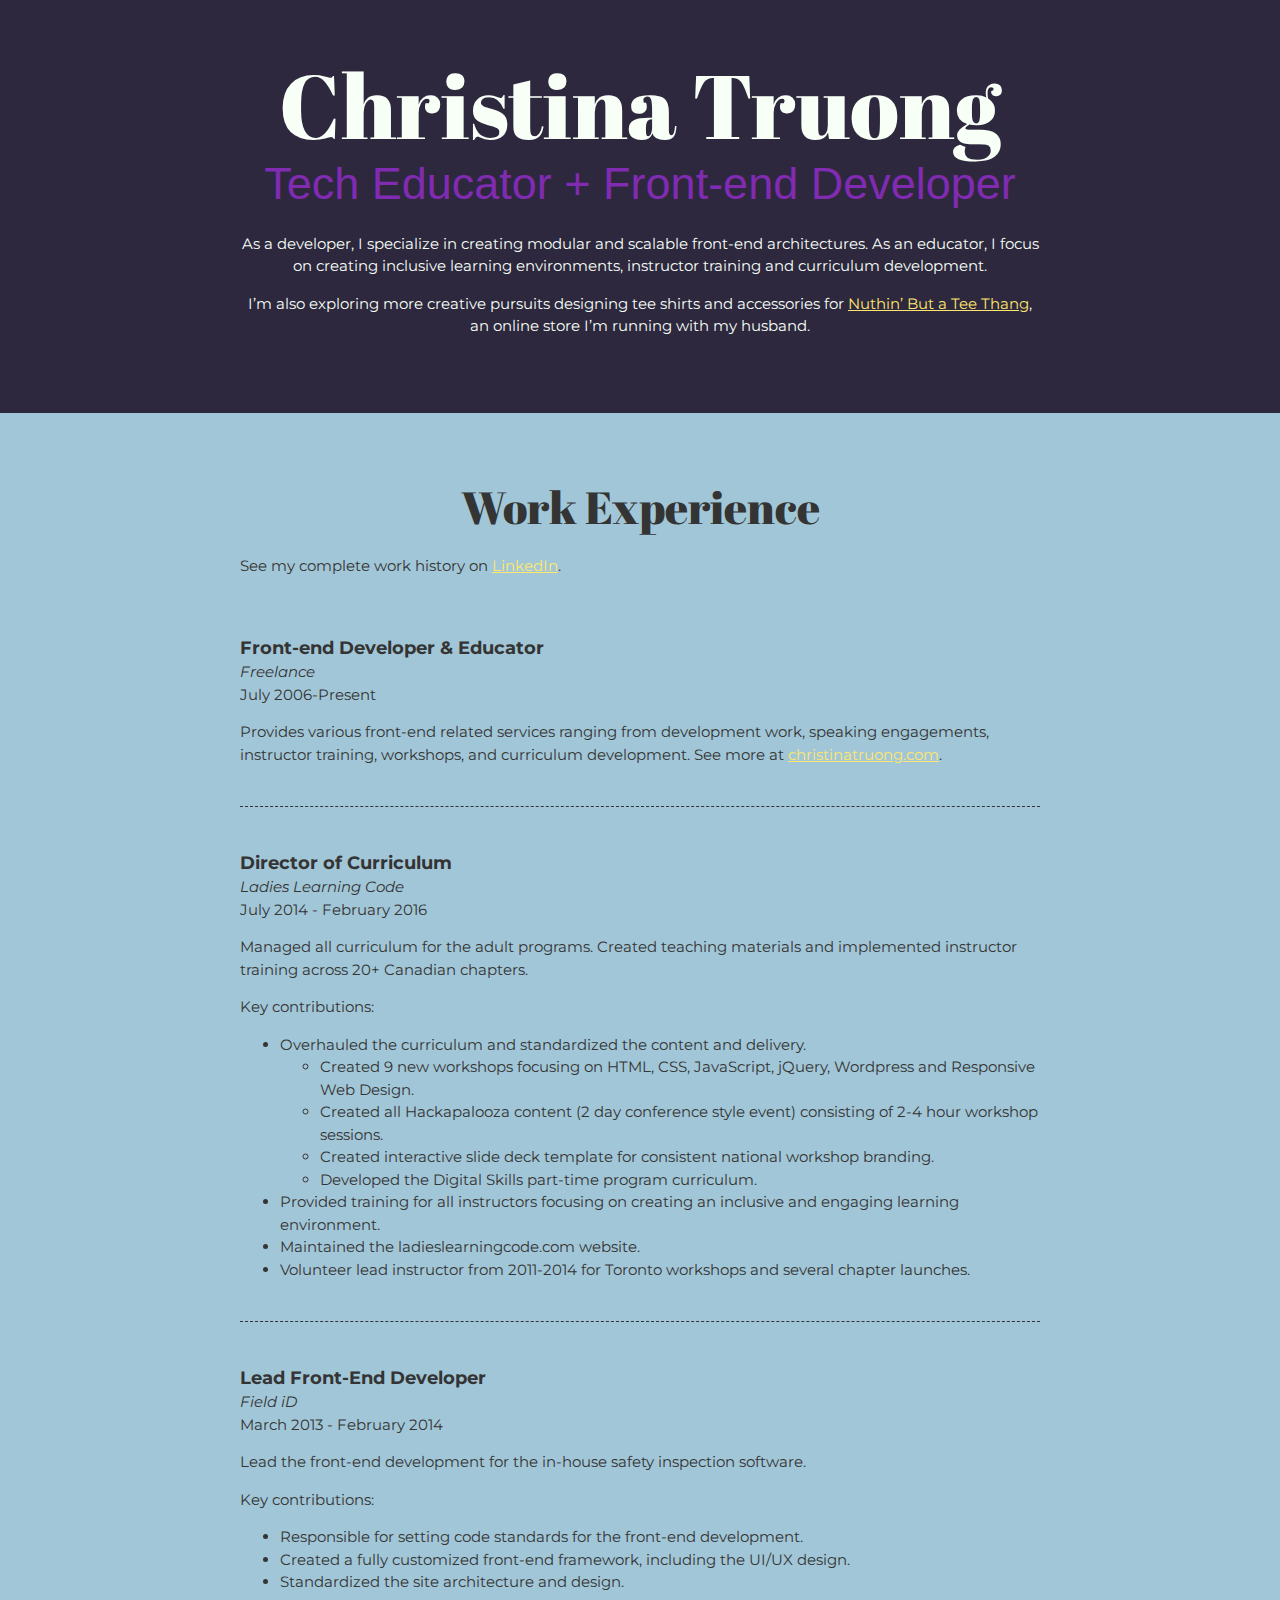
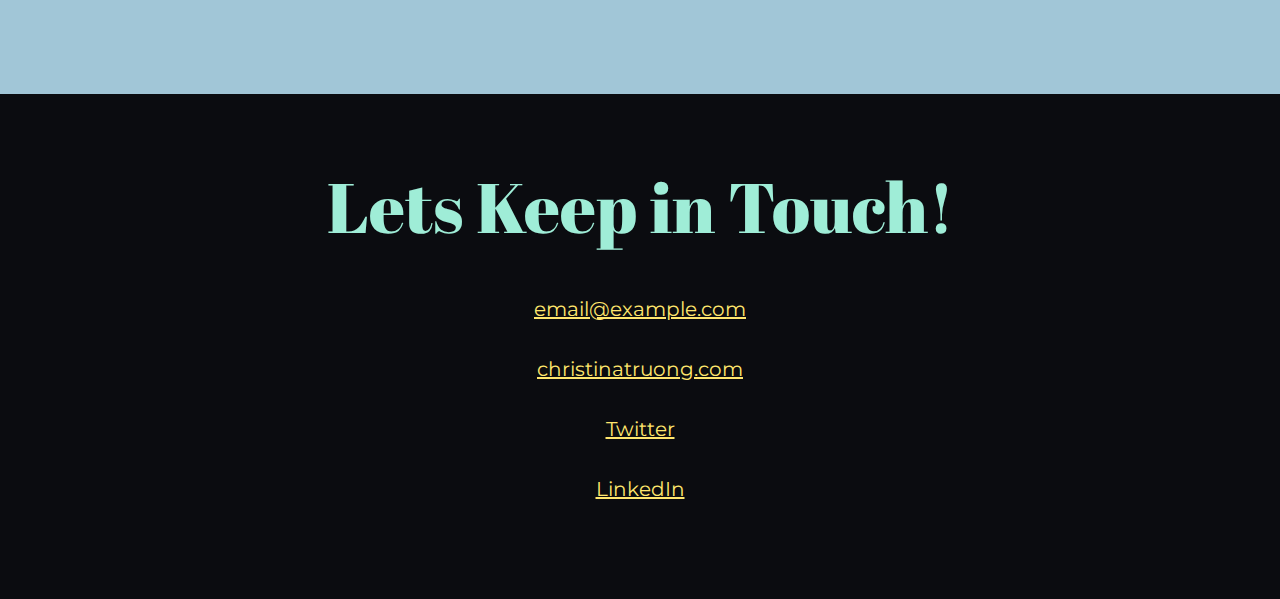
==== workexperience.html @ 1b86d93d "work experience" ====
<!DOCTYPE html>
<html lang="en">

<head>
  <meta charset="UTF-8">
  <meta name="viewport" content="width=device-width, initial-scale=1.0">
  <title>Christina Truong, Tech Educator + Front-end Developer</title>
  <link href="https://fonts.googleapis.com/css?family=Abril+Fatface&display=swap" rel="stylesheet">
  <link href="https://fonts.googleapis.com/css?family=Caveat|Montserrat:400,600&display=swap" rel="stylesheet">
  <link rel="stylesheet" href="css/styles.css">
</head>

<body>
  <main>
     <!-- ***************  ABOUT / PROFILE  **************** -->
     <header>
        <div class="content-wrap">
          <h1>Christina Truong</h1>
          <h2 id="job">Tech Educator + Front-end Developer</h2>
          <div class="header-paragraph">
            <p>As a developer, I specialize in creating modular and scalable front-end architectures. As an educator, I
              focus on creating inclusive learning environments, instructor training and curriculum development.</p>
            <p>I’m also exploring more creative pursuits designing tee shirts and accessories for <a
                href="http://teethang.com" target="_blank">Nuthin’ But a Tee Thang</a>, an online store I’m running with
              my husband.</p>
          </div>
        </div>
      </header>
  
    <!-- ****************  WORK EXPERIENCE  ******************** -->
    <section class="work-experience">
      <div class="content-wrap item-details divider">
        <h2>Work Experience</h2>
        <p>See my complete work history on <a href="https://www.linkedin.com/in/christinatruong/">LinkedIn</a>.</p>

        <!-- Job 1 -->
        <section class="job-item">
          <div class="job-details">
            <h3>Front-end Developer & Educator</h3>
            <p>Freelance</p>
            <p>July 2006-Present</p>
          </div>
          <div class="job-summary">
            <p>Provides various front-end related services ranging from development work, speaking engagements,
              instructor training, workshops, and curriculum development. See more at <a
                href="http://christinatruong.com">christinatruong.com</a>.</p>
          </div>
        </section>

        <!-- Job 2 -->
        <section class="job-item">
          <div class="job-details">
            <h3>Director of Curriculum</h3>
            <p>Ladies Learning Code</p>
            <p>July 2014 - February 2016</p>
          </div>
          <div class="job-summary">
            <p>Managed all curriculum for the adult programs. Created teaching materials and implemented instructor
              training across 20+ Canadian chapters.</p>
            <p>Key contributions:</p>
            <ul>
              <li>Overhauled the curriculum and standardized the content and delivery.
                <ul>
                  <li>Created 9 new workshops focusing on HTML, CSS, JavaScript, jQuery, Wordpress and Responsive Web
                    Design.</li>
                  <li>Created all Hackapalooza content (2 day conference style event) consisting of 2-4 hour workshop
                    sessions.</li>
                  <li>Created interactive slide deck template for consistent national workshop branding.</li>
                  <li>Developed the Digital Skills part-time program curriculum.</li>
                </ul>
              </li>
              <li>Provided training for all instructors focusing on creating an inclusive and engaging learning
                environment.</li>
              <li>Maintained the ladieslearningcode.com website.</li>
              <li>Volunteer lead instructor from 2011-2014 for Toronto workshops and several chapter launches.</li>
            </ul>
          </div>
        </section>

        <!-- Job 3 -->
        <section class="job-item">
          <div class="job-details">
            <h3>Lead Front-End Developer</h3>
            <p>Field iD</p>
            <p>March 2013 - February 2014</p>
          </div>
          <div class="job-summary">
            <p>Lead the front-end development for the in-house safety inspection software.</p>
            <p>Key contributions:</p>
            <ul>
              <li>Responsible for setting code standards for the front-end development.</li>
              <li>Created a fully customized front-end framework, including the UI/UX design.</li>
              <li>Standardized the site architecture and design.</li>
            </ul>
          </div>
        </section>
      </div>
    </section>
    <!-- ************  CONTACT INFO / SOCIAL MEDIA  ************ -->
    <footer>
      <div class="content-wrap">
        <h2 id="contact">Lets Keep in Touch!</h2>
        <!-- Social media and contact links. Add or remove any networks. -->
        <ul class="contact-list">
          <li><a href="mailto:email@example.com">email@example.com</a></li>
          <li><a href="http://christinatruong.com" target="_blank">christinatruong.com</a></li>
          <li><a href="http://twitter.com/christinatruong" target="_blank">Twitter</a></li>
          <li><a href="#" target="_blank">LinkedIn</a></li>
        </ul>
      </div>
    </footer>
  </main>
</body>

</html>
---- css/styles.css ----
/*
COLOR PALETTE
https://coolors.co/f7fff7-343434-2f3061-ffe66d-a1c6d7
#F7FFF7 - almost white
#343434 - dark gray - almost black
#2F3061 - blue dark
#FFE66D - yellow
#A1C6D7 - blue light
*/


/* Global styles
------------------------------------*/
html {
  box-sizing: border-box;
}
*, *:before, *:after {
  box-sizing: inherit;
}

body {
  color: #343434;
  margin: 0;
  padding: 0;
  font-family: 'Montserrat', sans-serif;
  font-size: 15px;
  line-height: 1.5;
  
  
}
img {
  display: block;
  margin-left: auto;
  margin-right: auto;
  width: 600px;
}
a {
  color: #FFE66D;
}
a:hover {
  text-decoration: none;
  
}
h1 {
  font-size: 90px;
  line-height: 1;
}
h2 {
  font-size: 45px;
}
h1, h2 {
  font-family: 'Abril Fatface', cursive;
  text-align: center;
  font-weight: 400;
  margin: 0;
}
#job {
  font-family: 'Oswald', sans-serif;
  color:#802BB1 ;
}
.content-wrap {
  max-width: 800px;
  width: 85%;
  margin: 0 auto;
  padding: 60px 0;
}
h3 {
  margin-bottom: 0;
}
.item-details h3 + p {
  font-style: italic;

}
.item-details h3 ~ p {
  margin: 0;
}
.divider > section {
  border-bottom: 1px dashed #343434;
  padding: 25px 0;
}
.divider > section:last-of-type {
  border-bottom: none;
}


/* Profile
------------------------------------*/
header {
  background: #2D283E;
  color: #F7FFF7;
}


/* Projects
------------------------------------*/
.projects {
  background: #222629;
  color:white;
  text-align: center;
}
#projects {
  color:#FAED26;
  font-size: 70px;
  font;

}
.projects a {
  color: #FFE66D ;
}
.projects .btn {
  color: white;
  background: #86C232;
  text-decoration: none ;
  padding: 8px;
  border-radius: 4px;
  display: inline-block;
}
.projects .btn:hover {
  background: cornflowerblue;
  color: white;
}
.project-item {
  overflow: hidden; 
}
.project-item h3 {
  margin-top: 5% ;
}


/* Work Experience
------------------------------------*/
.work-experience {
  background: #A1C6D7;
}

/*  custom header
------------------------------------*/
.header-paragraph {
  color:'#8EE4AF' ;
text-align: center;
}



/* Education
------------------------------------*/
.education {
  background-image: url(../images/markus-spiske-zJDqiEGUCHY-unsplash.jpg);
  background-size: cover;
  background-position: top right;
  padding-bottom: 100px;
  color: #F7FFF7;
  
}
.education p {
  width: 60%;

}
#study {
  font-family: 'Prata', serif;
font-size: 100px;
color: white`

}


/* Contact Info
------------------------------------*/
footer {
  background: #0b0c10;
  color: #9fedd7;
  text-align: center;
  font-size: 20px;
}
.contact-list {
  list-style-type: none;
  padding: 0;
}
.contact-list a {
  padding: 15px;
  display: inline-block;
}
#contact {
  font-size: 70px;
}
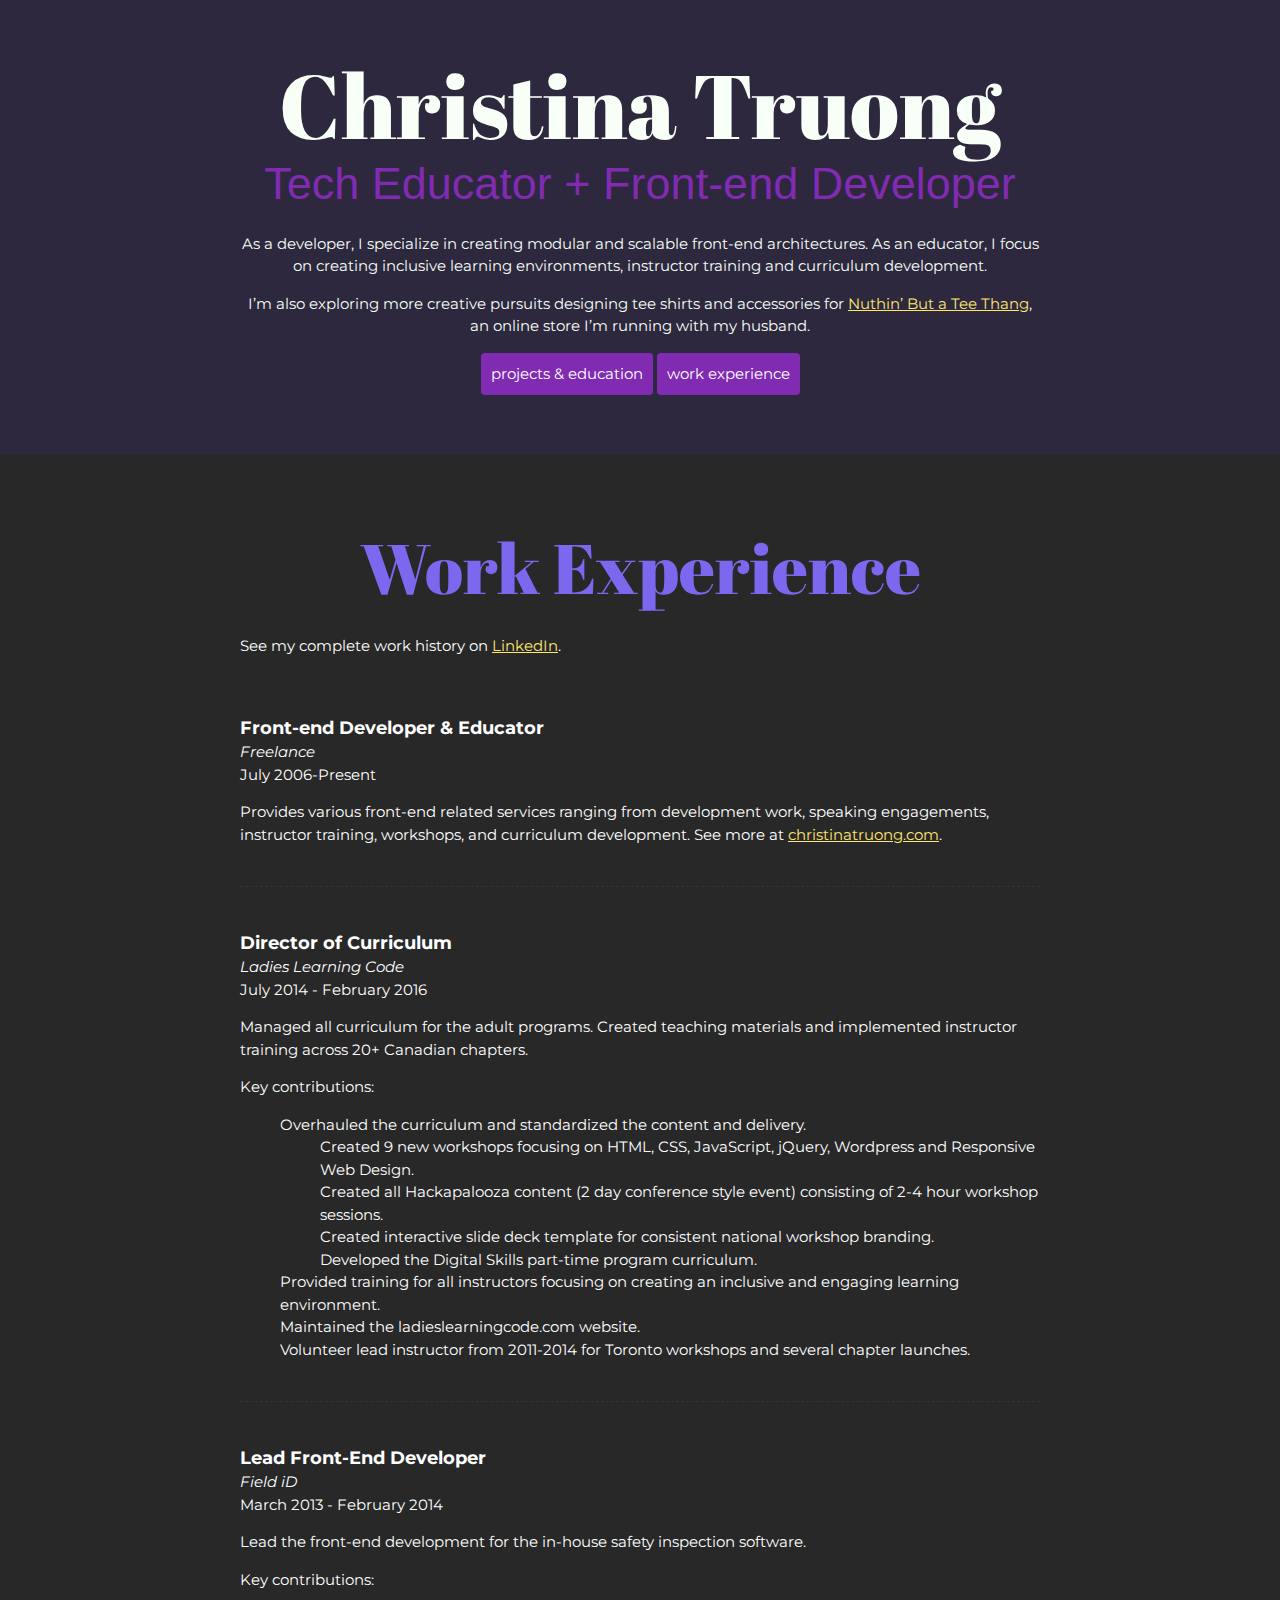
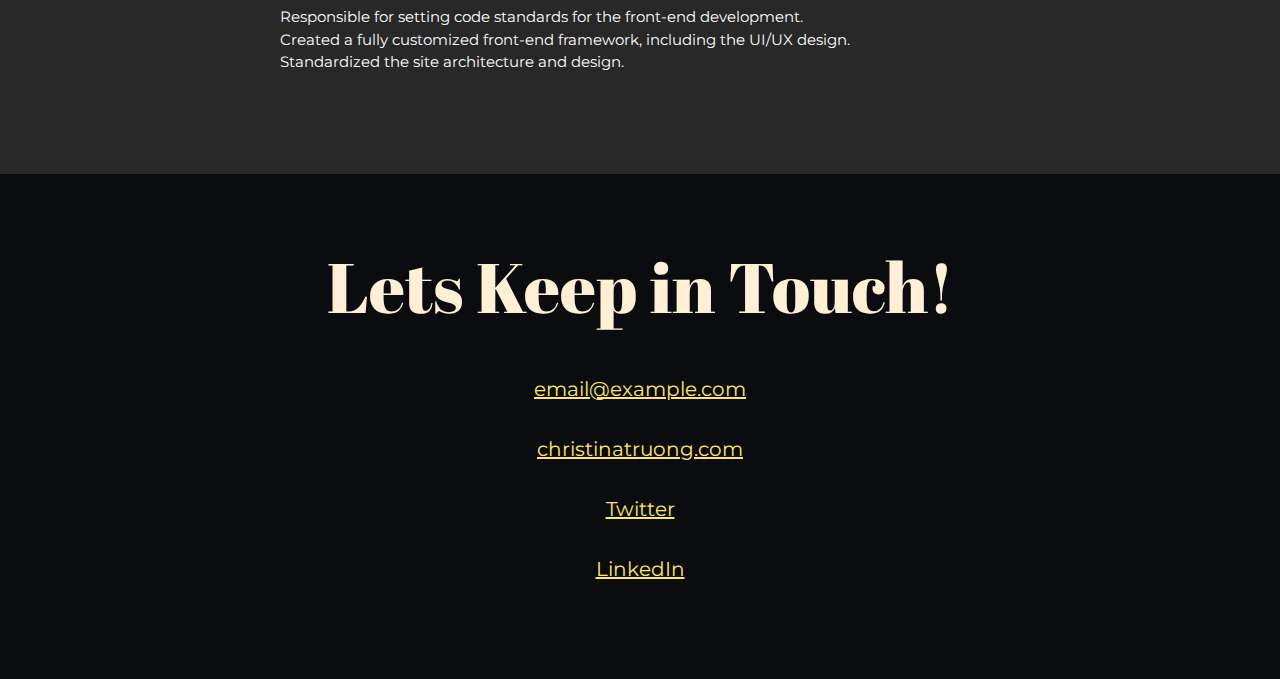
==== commit 8f894ed0: "adjustments" ====
--- a/workexperience.html
+++ b/workexperience.html
@@ -12,25 +12,28 @@
 
 <body>
   <main>
-     <!-- ***************  ABOUT / PROFILE  **************** -->
-     <header>
-        <div class="content-wrap">
-          <h1>Christina Truong</h1>
-          <h2 id="job">Tech Educator + Front-end Developer</h2>
-          <div class="header-paragraph">
-            <p>As a developer, I specialize in creating modular and scalable front-end architectures. As an educator, I
-              focus on creating inclusive learning environments, instructor training and curriculum development.</p>
-            <p>I’m also exploring more creative pursuits designing tee shirts and accessories for <a
-                href="http://teethang.com" target="_blank">Nuthin’ But a Tee Thang</a>, an online store I’m running with
-              my husband.</p>
-          </div>
+    <!-- ***************  ABOUT / PROFILE  **************** -->
+    <header>
+      <div class="content-wrap">
+        <h1>Christina Truong</h1>
+        <h2 id="job">Tech Educator + Front-end Developer</h2>
+        <div class="header-paragraph">
+          <p>As a developer, I specialize in creating modular and scalable front-end architectures. As an educator, I
+            focus on creating inclusive learning environments, instructor training and curriculum development.</p>
+          <p>I’m also exploring more creative pursuits designing tee shirts and accessories for <a
+              href="http://teethang.com" target="_blank">Nuthin’ But a Tee Thang</a>, an online store I’m running with
+            my husband.</p>
+           <a class="btn" href="index.html">projects & education</a>
+           <a class="btn" href="workexperience.html" >work experience</a>
         </div>
-      </header>
-  
+      </div>
+    </header>
+
     <!-- ****************  WORK EXPERIENCE  ******************** -->
     <section class="work-experience">
       <div class="content-wrap item-details divider">
-        <h2>Work Experience</h2>
+        <h2
+        id="xprns">Work Experience</h2>
         <p>See my complete work history on <a href="https://www.linkedin.com/in/christinatruong/">LinkedIn</a>.</p>
 
         <!-- Job 1 -->
--- a/css/styles.css
+++ b/css/styles.css
@@ -89,8 +89,18 @@
   background: #2D283E;
   color: #F7FFF7;
 }
-
-
+.btn {
+  color: white;
+  background:#802BB1;
+  text-decoration: none ;
+  padding: 10px;
+  border-radius: 4px;
+  display: inline-block;
+}
+.btn:hover {
+  background: cornflowerblue;
+  color: white;
+}
 /* Projects
 ------------------------------------*/
 .projects {
@@ -99,7 +109,7 @@
   text-align: center;
 }
 #projects {
-  color:#FAED26;
+  color:mediumslateblue;
   font-size: 70px;
   font;
 
@@ -125,12 +135,19 @@
 .project-item h3 {
   margin-top: 5% ;
 }
-
+ul > li {
+  list-style-type: none;
+}
 
 /* Work Experience
 ------------------------------------*/
 .work-experience {
-  background: #A1C6D7;
+  background: #282828;
+  color: white;
+}
+#xprns {
+  font-size: 70px;
+  color:mediumslateblue;
 }
 
 /*  custom header
@@ -168,7 +185,7 @@
 ------------------------------------*/
 footer {
   background: #0b0c10;
-  color: #9fedd7;
+  color: papayawhip;
   text-align: center;
   font-size: 20px;
 }
